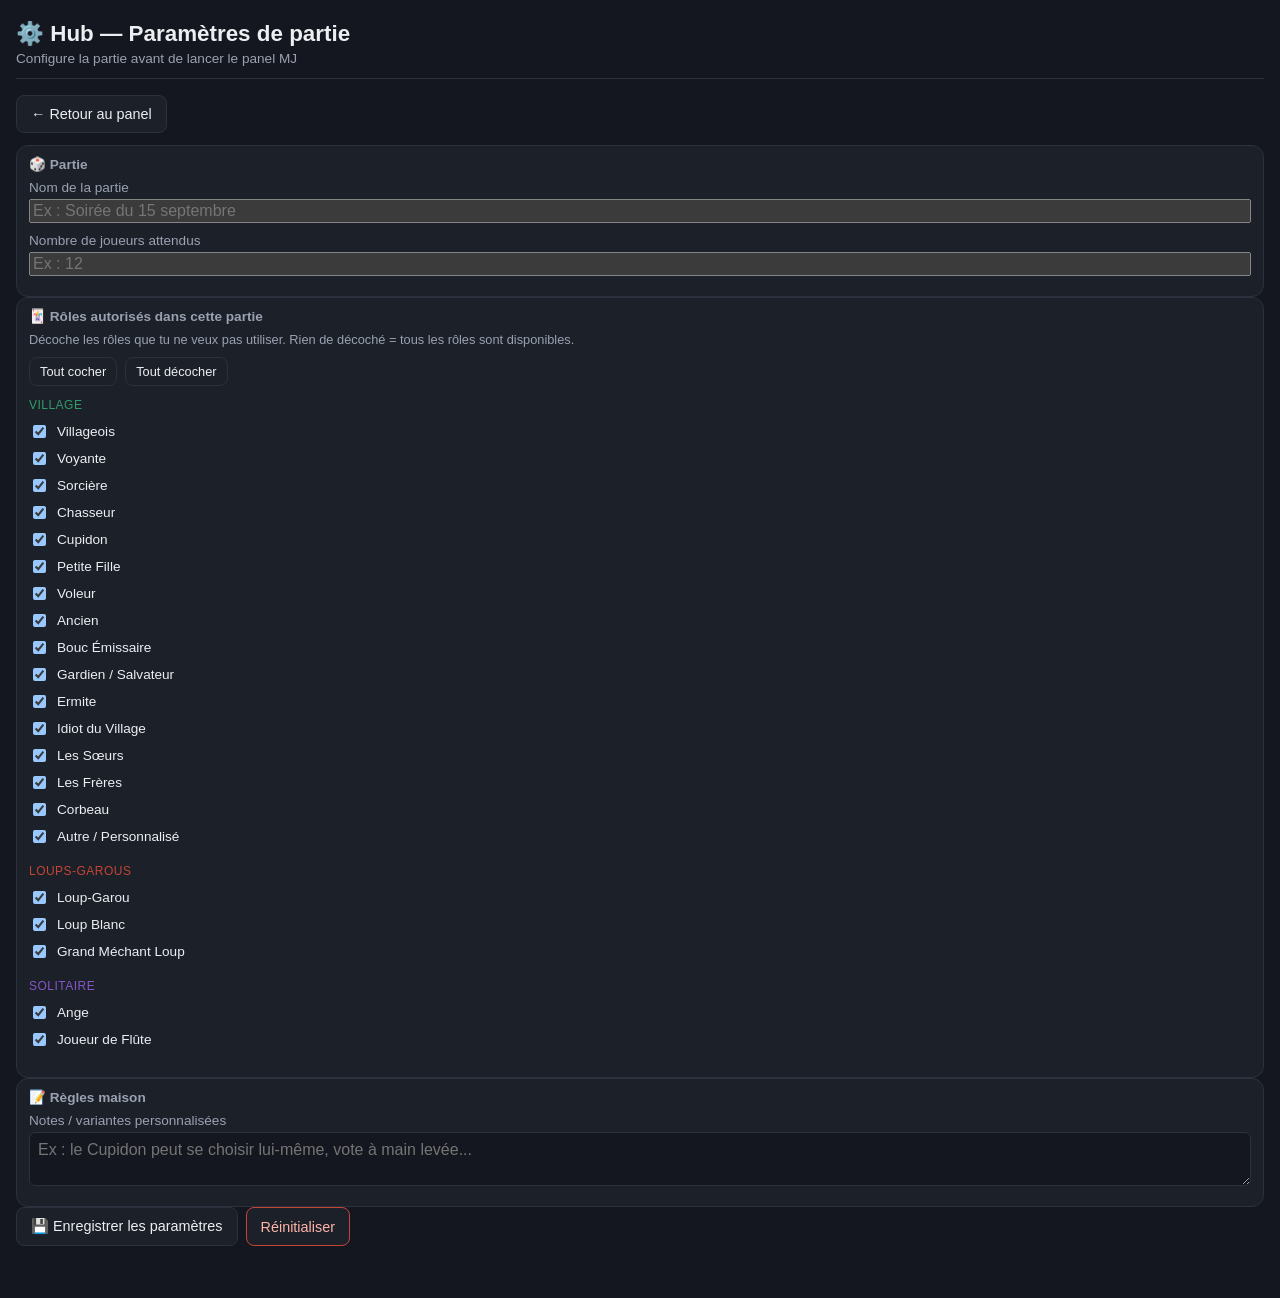
==== hub.html @ 7fd347a6 "Ajoute les bases du Hub de paramètres de partie Nouvelle page hub.html permettant au MJ de configure" ====
<!DOCTYPE html>
<html lang="fr">
<head>
  <meta charset="UTF-8">
  <meta name="viewport" content="width=device-width, initial-scale=1.0, maximum-scale=1">
  <title>Hub — Paramètres de partie</title>
  <link rel="stylesheet" href="style.css">
</head>
<body>
  <header>
    <h1>⚙️ Hub — Paramètres de partie</h1>
    <p>Configure la partie avant de lancer le panel MJ</p>
  </header>

  <div class="top-actions">
    <a href="index.html" class="btn">← Retour au panel</a>
  </div>

  <div class="panel">
    <h3>🎲 Partie</h3>
    <label class="field">
      Nom de la partie
      <input id="game-name" type="text" placeholder="Ex : Soirée du 15 septembre">
    </label>
    <label class="field">
      Nombre de joueurs attendus
      <input id="expected-players" type="number" min="1" max="40" placeholder="Ex : 12">
    </label>
  </div>

  <div class="panel">
    <h3>🃏 Rôles autorisés dans cette partie</h3>
    <p class="hint">Décoche les rôles que tu ne veux pas utiliser. Rien de décoché = tous les rôles sont disponibles.</p>
    <div class="top-actions">
      <button type="button" id="select-all-roles" class="btn small">Tout cocher</button>
      <button type="button" id="select-none-roles" class="btn small ghost">Tout décocher</button>
    </div>
    <div id="roles-checklist"></div>
  </div>

  <div class="panel">
    <h3>📝 Règles maison</h3>
    <label class="field">
      Notes / variantes personnalisées
      <textarea id="house-rules" placeholder="Ex : le Cupidon peut se choisir lui-même, vote à main levée..."></textarea>
    </label>
  </div>

  <div class="top-actions">
    <button id="save-settings" class="btn">💾 Enregistrer les paramètres</button>
    <button id="reset-settings" class="btn danger">Réinitialiser</button>
  </div>
  <p id="save-confirm" class="hint" hidden>Paramètres enregistrés.</p>

  <script src="roles.js"></script>
  <script src="settings.js"></script>
  <script src="hub.js"></script>
</body>
</html>
---- style.css ----
:root {
  color-scheme: dark;
  --bg: #14171f;
  --bg-elevated: #1c2029;
  --border: #2c313d;
  --text: #eceef2;
  --text-muted: #9aa1b1;
  --accent: #d9a441;
  --danger: #c44536;
  --radius: 12px;
}

* { box-sizing: border-box; }

body {
  margin: 0;
  padding: 0 16px 40px;
  background: var(--bg);
  color: var(--text);
  font-family: -apple-system, BlinkMacSystemFont, "Segoe UI", Roboto, sans-serif;
}

header {
  padding: 20px 0 12px;
  position: sticky;
  top: 0;
  background: var(--bg);
  z-index: 5;
  border-bottom: 1px solid var(--border);
  margin-bottom: 16px;
}

header h1 {
  margin: 0 0 4px;
  font-size: 1.4rem;
}

header p {
  margin: 0;
  color: var(--text-muted);
  font-size: 0.85rem;
}

.btn {
  border: 1px solid var(--border);
  background: var(--bg-elevated);
  color: var(--text);
  padding: 10px 14px;
  border-radius: 8px;
  font-size: 0.9rem;
  cursor: pointer;
}

.btn.small { padding: 6px 10px; font-size: 0.8rem; }
.btn.danger { border-color: var(--danger); color: #ffb4a8; }
.btn.ghost { background: transparent; }
.btn:active { transform: scale(0.97); }

a.btn {
  display: inline-flex;
  align-items: center;
  text-decoration: none;
}

.top-actions {
  display: flex;
  gap: 8px;
  margin-bottom: 12px;
}

#add-player-form {
  display: flex;
  gap: 8px;
  margin-bottom: 16px;
}

#add-player-form input {
  flex: 1;
  padding: 10px 12px;
  border-radius: 8px;
  border: 1px solid var(--border);
  background: var(--bg-elevated);
  color: var(--text);
  font-size: 1rem;
}

.summary {
  background: var(--bg-elevated);
  border: 1px solid var(--border);
  border-radius: var(--radius);
  padding: 12px;
  margin-bottom: 12px;
}

.summary-row {
  display: flex;
  gap: 12px;
  justify-content: space-around;
  text-align: center;
}

.summary-row.teams { margin-top: 10px; padding-top: 10px; border-top: 1px dashed var(--border); }

.stat { display: flex; flex-direction: column; }
.stat-num { font-size: 1.4rem; font-weight: 700; }
.summary-row.teams .stat-num { color: var(--team-color, var(--text)); }
.stat span:last-child { font-size: 0.75rem; color: var(--text-muted); }

.dead-list {
  margin-top: 10px;
  font-size: 0.8rem;
  color: var(--text-muted);
}

#side-panels {
  display: grid;
  grid-template-columns: 1fr 1fr;
  gap: 10px;
  margin-bottom: 16px;
}

.panel {
  background: var(--bg-elevated);
  border: 1px solid var(--border);
  border-radius: var(--radius);
  padding: 10px 12px;
  grid-column: span 1;
}

.panel h3 {
  margin: 0 0 8px;
  font-size: 0.85rem;
  color: var(--text-muted);
}

.panel .row { display: flex; gap: 6px; }
.panel select {
  flex: 1;
  width: 100%;
  padding: 8px;
  border-radius: 6px;
  border: 1px solid var(--border);
  background: var(--bg);
  color: var(--text);
}

.night-counter {
  align-items: center;
  justify-content: center;
  gap: 14px;
}
.night-value { font-size: 1.2rem; font-weight: 700; min-width: 20px; text-align: center; }

.card {
  background: var(--bg-elevated);
  border: 1px solid var(--border);
  border-left: 4px solid var(--team-color, var(--border));
  border-radius: var(--radius);
  padding: 12px;
  margin-bottom: 12px;
}

.card.dead { opacity: 0.55; }

.card-head {
  display: flex;
  justify-content: space-between;
  align-items: center;
  gap: 8px;
  flex-wrap: wrap;
}

.card-title {
  display: flex;
  align-items: center;
  gap: 6px;
  font-weight: 600;
  font-size: 1.05rem;
}

.tag-dead {
  font-size: 0.65rem;
  background: var(--danger);
  color: white;
  padding: 2px 6px;
  border-radius: 4px;
}

.card-actions { display: flex; gap: 6px; }

.card-body { margin-top: 10px; display: flex; flex-direction: column; gap: 10px; }

.role-select, .notes {
  display: flex;
  flex-direction: column;
  gap: 4px;
  font-size: 0.8rem;
  color: var(--text-muted);
}

select, textarea {
  font-family: inherit;
  padding: 8px;
  border-radius: 6px;
  border: 1px solid var(--border);
  background: var(--bg);
  color: var(--text);
  font-size: 0.9rem;
}

textarea { resize: vertical; min-height: 40px; }

.role-desc {
  font-size: 0.8rem;
  color: var(--text-muted);
  line-height: 1.4;
}

.badge {
  display: inline-block;
  background: var(--badge-color, #555);
  color: white;
  font-size: 0.65rem;
  padding: 2px 6px;
  border-radius: 4px;
  margin-right: 6px;
  vertical-align: middle;
}

.tracker { font-size: 0.85rem; }
.tracker.toggle { display: flex; align-items: center; gap: 8px; }
.tracker.info { color: var(--accent); font-style: italic; }
.tracker-history { font-size: 0.7rem; color: var(--text-muted); margin-top: 2px; }
.tracker-label { color: var(--text-muted); margin-bottom: 4px; }

.chips { display: flex; flex-wrap: wrap; gap: 6px; }
.chip {
  border: 1px solid var(--border);
  background: var(--bg);
  color: var(--text-muted);
  padding: 5px 10px;
  border-radius: 999px;
  font-size: 0.75rem;
  cursor: pointer;
}
.chip.active {
  background: var(--accent);
  color: #1c1400;
  border-color: var(--accent);
  font-weight: 600;
}

.empty {
  color: var(--text-muted);
  text-align: center;
  padding: 30px 0;
}

.field {
  display: flex;
  flex-direction: column;
  gap: 4px;
  font-size: 0.85rem;
  color: var(--text-muted);
  margin-bottom: 10px;
}

.field input,
.field textarea {
  color: var(--text);
  font-size: 1rem;
}

.hint {
  font-size: 0.8rem;
  color: var(--text-muted);
  margin: 4px 0 10px;
}

#save-confirm {
  color: var(--accent);
}

.role-group {
  margin-bottom: 14px;
}

.role-group-title {
  font-size: 0.75rem;
  text-transform: uppercase;
  letter-spacing: 0.04em;
  color: var(--team-color, var(--text-muted));
  margin-bottom: 6px;
}

.role-check {
  padding: 4px 0;
}

@media (max-width: 480px) {
  #side-panels { grid-template-columns: 1fr; }
}
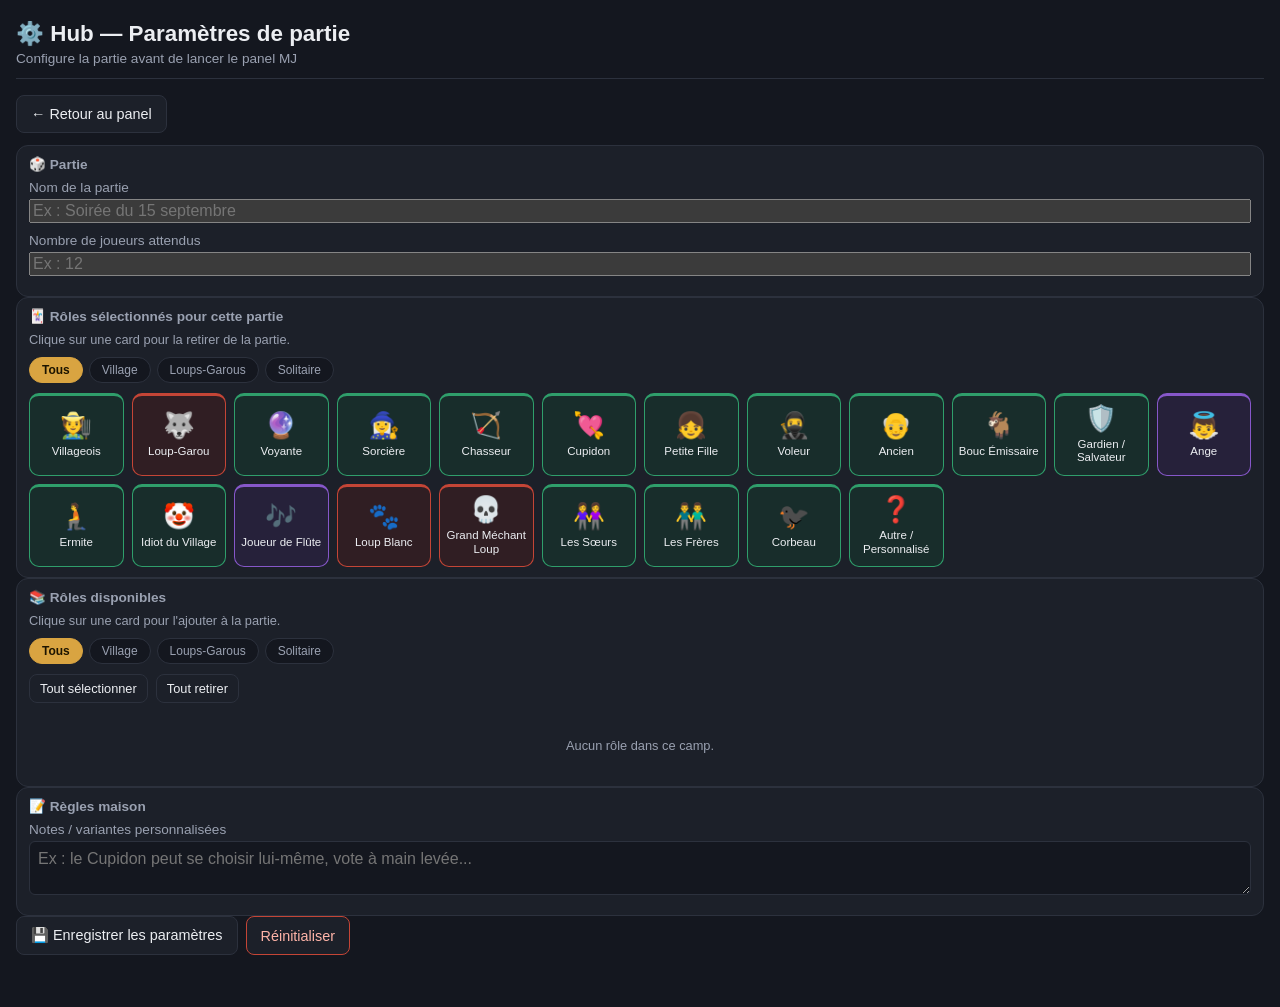
==== commit 1cb1a855: "Remplace le choix des rôles du Hub par des cards à sélectionner Les rôles sont maintenant deux grill" ====
--- a/hub.html
+++ b/hub.html
@@ -29,13 +29,21 @@
   </div>
 
   <div class="panel">
-    <h3>🃏 Rôles autorisés dans cette partie</h3>
-    <p class="hint">Décoche les rôles que tu ne veux pas utiliser. Rien de décoché = tous les rôles sont disponibles.</p>
+    <h3>🃏 Rôles sélectionnés pour cette partie</h3>
+    <p class="hint">Clique sur une card pour la retirer de la partie.</p>
+    <div class="filter-tabs" id="selected-filter" data-target="selected"></div>
+    <div id="roles-selected" class="role-grid"></div>
+  </div>
+
+  <div class="panel">
+    <h3>📚 Rôles disponibles</h3>
+    <p class="hint">Clique sur une card pour l'ajouter à la partie.</p>
+    <div class="filter-tabs" id="available-filter" data-target="available"></div>
     <div class="top-actions">
-      <button type="button" id="select-all-roles" class="btn small">Tout cocher</button>
-      <button type="button" id="select-none-roles" class="btn small ghost">Tout décocher</button>
+      <button type="button" id="select-all-roles" class="btn small">Tout sélectionner</button>
+      <button type="button" id="select-none-roles" class="btn small ghost">Tout retirer</button>
     </div>
-    <div id="roles-checklist"></div>
+    <div id="roles-available" class="role-grid"></div>
   </div>
 
   <div class="panel">
--- a/style.css
+++ b/style.css
@@ -281,20 +281,75 @@
   color: var(--accent);
 }
 
-.role-group {
-  margin-bottom: 14px;
-}
-
-.role-group-title {
+.filter-tabs {
+  display: flex;
+  flex-wrap: wrap;
+  gap: 6px;
+  margin-bottom: 10px;
+}
+
+.filter-tab {
+  border: 1px solid var(--border);
+  background: var(--bg);
+  color: var(--text-muted);
+  padding: 5px 12px;
+  border-radius: 999px;
   font-size: 0.75rem;
-  text-transform: uppercase;
-  letter-spacing: 0.04em;
-  color: var(--team-color, var(--text-muted));
-  margin-bottom: 6px;
-}
-
-.role-check {
-  padding: 4px 0;
+  cursor: pointer;
+}
+
+.filter-tab.active {
+  background: var(--accent);
+  color: #1c1400;
+  border-color: var(--accent);
+  font-weight: 600;
+}
+
+.role-grid {
+  display: grid;
+  grid-template-columns: repeat(auto-fill, minmax(88px, 1fr));
+  gap: 8px;
+}
+
+.role-card {
+  display: flex;
+  flex-direction: column;
+  align-items: center;
+  justify-content: center;
+  gap: 6px;
+  background: var(--bg);
+  border: 1px solid var(--border);
+  border-top: 3px solid var(--team-color, var(--border));
+  border-radius: 10px;
+  padding: 10px 6px;
+  cursor: pointer;
+  color: var(--text);
+  font-family: inherit;
+  text-align: center;
+  transition: transform 0.1s ease, border-color 0.15s ease;
+}
+
+.role-card:active { transform: scale(0.96); }
+
+.role-card.selected {
+  border-color: var(--team-color, var(--accent));
+  background: color-mix(in srgb, var(--team-color, var(--accent)) 16%, var(--bg));
+}
+
+.role-card-art {
+  font-size: 1.6rem;
+  line-height: 1;
+}
+
+.role-card-name {
+  font-size: 0.72rem;
+  line-height: 1.2;
+}
+
+.empty.small {
+  grid-column: 1 / -1;
+  padding: 10px 0;
+  font-size: 0.8rem;
 }
 
 @media (max-width: 480px) {
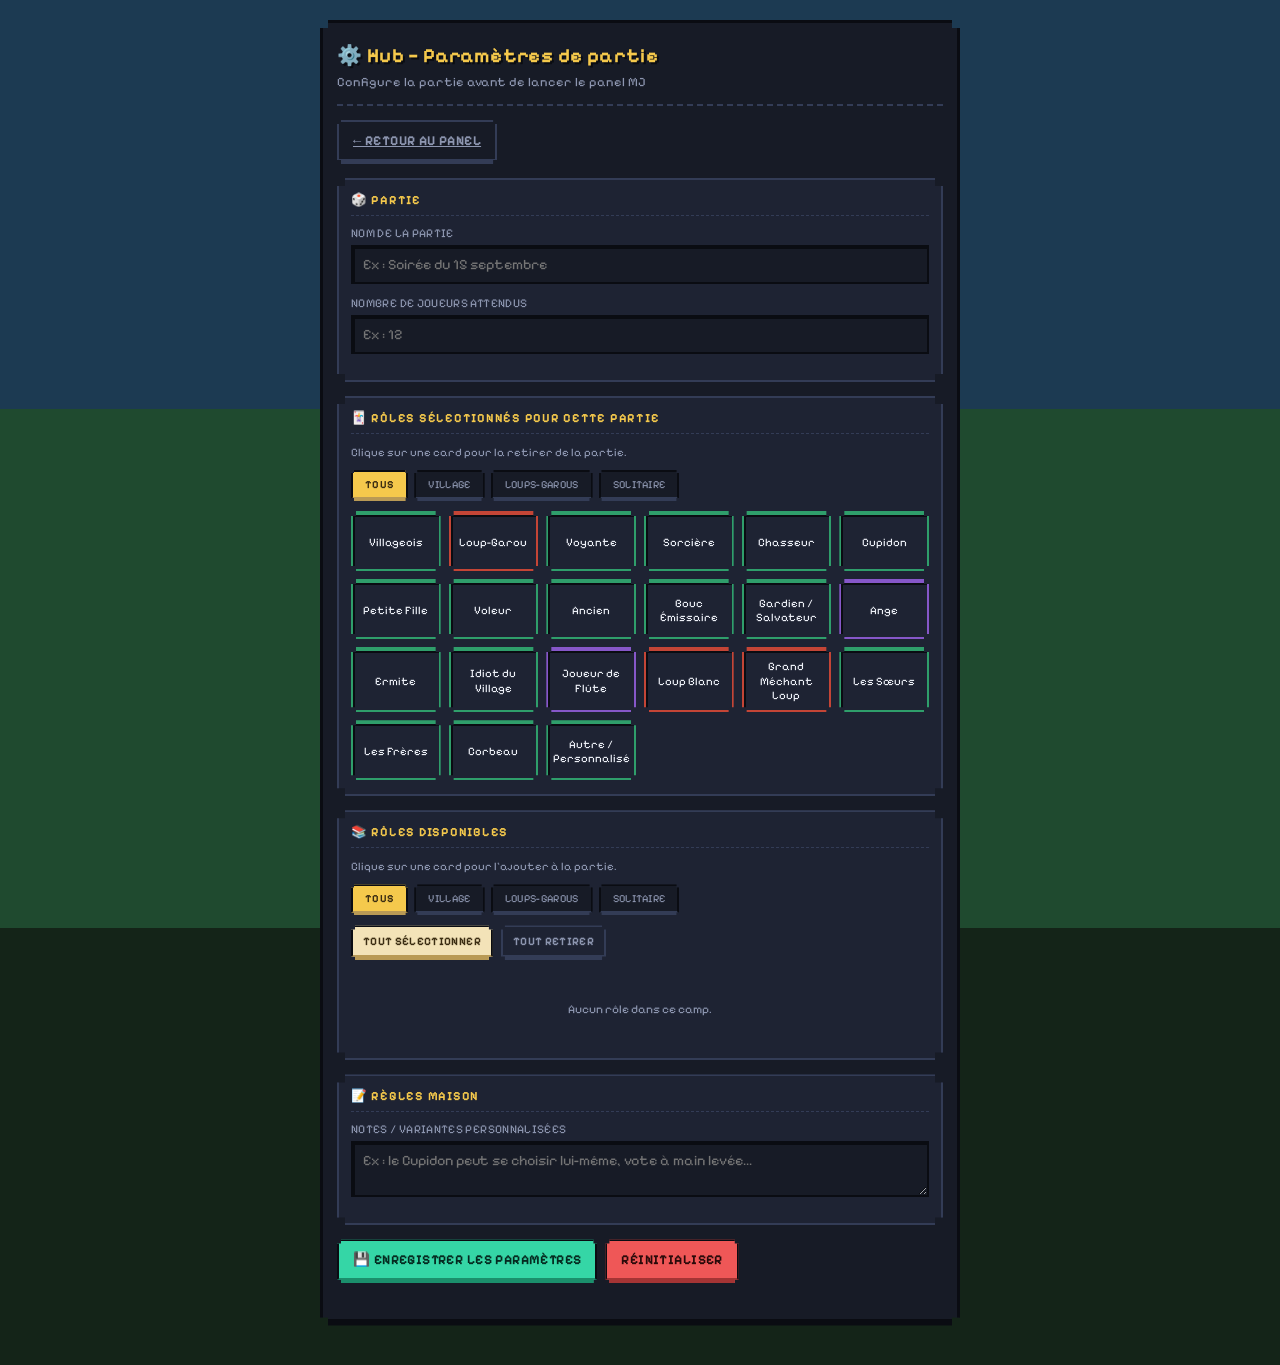
==== commit 1042cf30: "Applique une direction artistique pixel-art au Hub Le Hub est encadré dans une fenêtre flottante (.g" ====
--- a/hub.html
+++ b/hub.html
@@ -4,61 +4,66 @@
   <meta charset="UTF-8">
   <meta name="viewport" content="width=device-width, initial-scale=1.0, maximum-scale=1">
   <title>Hub — Paramètres de partie</title>
-  <link rel="stylesheet" href="style.css">
+  <link rel="preconnect" href="https://fonts.googleapis.com">
+  <link rel="preconnect" href="https://fonts.gstatic.com" crossorigin>
+  <link href="https://fonts.googleapis.com/css2?family=Pixelify+Sans:wght@400..700&display=swap" rel="stylesheet">
+  <link rel="stylesheet" href="hub.css">
 </head>
 <body>
-  <header>
-    <h1>⚙️ Hub — Paramètres de partie</h1>
-    <p>Configure la partie avant de lancer le panel MJ</p>
-  </header>
+  <div class="game-frame">
+    <header>
+      <h1>⚙️ Hub — Paramètres de partie</h1>
+      <p>Configure la partie avant de lancer le panel MJ</p>
+    </header>
 
-  <div class="top-actions">
-    <a href="index.html" class="btn">← Retour au panel</a>
+    <div class="top-actions">
+      <a href="index.html" class="btn ghost">← Retour au panel</a>
+    </div>
+
+    <div class="panel">
+      <h3>🎲 Partie</h3>
+      <label class="field">
+        Nom de la partie
+        <input id="game-name" type="text" placeholder="Ex : Soirée du 15 septembre">
+      </label>
+      <label class="field">
+        Nombre de joueurs attendus
+        <input id="expected-players" type="number" min="1" max="40" placeholder="Ex : 12">
+      </label>
+    </div>
+
+    <div class="panel">
+      <h3>🃏 Rôles sélectionnés pour cette partie</h3>
+      <p class="hint">Clique sur une card pour la retirer de la partie.</p>
+      <div class="filter-tabs" id="selected-filter" data-target="selected"></div>
+      <div id="roles-selected" class="role-grid"></div>
+    </div>
+
+    <div class="panel">
+      <h3>📚 Rôles disponibles</h3>
+      <p class="hint">Clique sur une card pour l'ajouter à la partie.</p>
+      <div class="filter-tabs" id="available-filter" data-target="available"></div>
+      <div class="top-actions">
+        <button type="button" id="select-all-roles" class="btn small">Tout sélectionner</button>
+        <button type="button" id="select-none-roles" class="btn small ghost">Tout retirer</button>
+      </div>
+      <div id="roles-available" class="role-grid"></div>
+    </div>
+
+    <div class="panel">
+      <h3>📝 Règles maison</h3>
+      <label class="field">
+        Notes / variantes personnalisées
+        <textarea id="house-rules" placeholder="Ex : le Cupidon peut se choisir lui-même, vote à main levée..."></textarea>
+      </label>
+    </div>
+
+    <div class="top-actions">
+      <button id="save-settings" class="btn primary">💾 Enregistrer les paramètres</button>
+      <button id="reset-settings" class="btn danger">Réinitialiser</button>
+    </div>
+    <p id="save-confirm" class="hint" hidden>Paramètres enregistrés.</p>
   </div>
-
-  <div class="panel">
-    <h3>🎲 Partie</h3>
-    <label class="field">
-      Nom de la partie
-      <input id="game-name" type="text" placeholder="Ex : Soirée du 15 septembre">
-    </label>
-    <label class="field">
-      Nombre de joueurs attendus
-      <input id="expected-players" type="number" min="1" max="40" placeholder="Ex : 12">
-    </label>
-  </div>
-
-  <div class="panel">
-    <h3>🃏 Rôles sélectionnés pour cette partie</h3>
-    <p class="hint">Clique sur une card pour la retirer de la partie.</p>
-    <div class="filter-tabs" id="selected-filter" data-target="selected"></div>
-    <div id="roles-selected" class="role-grid"></div>
-  </div>
-
-  <div class="panel">
-    <h3>📚 Rôles disponibles</h3>
-    <p class="hint">Clique sur une card pour l'ajouter à la partie.</p>
-    <div class="filter-tabs" id="available-filter" data-target="available"></div>
-    <div class="top-actions">
-      <button type="button" id="select-all-roles" class="btn small">Tout sélectionner</button>
-      <button type="button" id="select-none-roles" class="btn small ghost">Tout retirer</button>
-    </div>
-    <div id="roles-available" class="role-grid"></div>
-  </div>
-
-  <div class="panel">
-    <h3>📝 Règles maison</h3>
-    <label class="field">
-      Notes / variantes personnalisées
-      <textarea id="house-rules" placeholder="Ex : le Cupidon peut se choisir lui-même, vote à main levée..."></textarea>
-    </label>
-  </div>
-
-  <div class="top-actions">
-    <button id="save-settings" class="btn">💾 Enregistrer les paramètres</button>
-    <button id="reset-settings" class="btn danger">Réinitialiser</button>
-  </div>
-  <p id="save-confirm" class="hint" hidden>Paramètres enregistrés.</p>
 
   <script src="roles.js"></script>
   <script src="settings.js"></script>
--- a/hub.css
+++ b/hub.css
@@ -0,0 +1,320 @@
+/* Direction artistique du Hub : fenêtre pixel-art posée sur un monde,
+   façon panel de gestion de groupe en jeu de gestion pixel art.
+   Ce fichier est chargé uniquement par hub.html : il ne touche pas
+   au panel MJ principal (index.html). */
+
+:root {
+  --world-sky: #1c3a52;
+  --world-grass: #1f4a2f;
+  --world-ground: #142418;
+
+  --panel-bg: #171b26;
+  --panel-bg-alt: #1e2333;
+  --panel-border: #0a0c12;
+  --panel-edge: #333c56;
+
+  --text: #eef1f8;
+  --text-muted: #8d96b0;
+
+  --cream: #f3e3b8;
+  --cream-dark: #b99a55;
+  --cream-text: #3b2d12;
+
+  --teal: #35d6a6;
+  --teal-dark: #1b8f6c;
+
+  --red: #ef5757;
+  --red-dark: #a53434;
+
+  --gold: #f5c94c;
+
+  --pc: 8px;
+}
+
+* { box-sizing: border-box; }
+
+body {
+  margin: 0;
+  min-height: 100vh;
+  padding: 20px 12px 40px;
+  /* Bandes franches plutôt qu'un dégradé lissé : un ciel pixel-art
+     s'assume par paliers de couleur, pas par un blend continu. */
+  background:
+    linear-gradient(
+      180deg,
+      var(--world-sky) 0%, var(--world-sky) 30%,
+      var(--world-grass) 30%, var(--world-grass) 68%,
+      var(--world-ground) 68%, var(--world-ground) 100%
+    );
+  color: var(--text);
+  font-family: 'Pixelify Sans', ui-monospace, 'Courier New', monospace;
+}
+
+/* ---------- Fenêtre flottante ---------- */
+
+.game-frame {
+  max-width: 640px;
+  margin: 0 auto;
+  background: var(--panel-bg);
+  border: 3px solid var(--panel-border);
+  border-bottom-width: 6px;
+  padding: 16px 14px 22px;
+  clip-path: polygon(
+    0 var(--pc), var(--pc) var(--pc), var(--pc) 0,
+    calc(100% - var(--pc)) 0, calc(100% - var(--pc)) var(--pc), 100% var(--pc),
+    100% calc(100% - var(--pc)), calc(100% - var(--pc)) calc(100% - var(--pc)), calc(100% - var(--pc)) 100%,
+    var(--pc) 100%, var(--pc) calc(100% - var(--pc)), 0 calc(100% - var(--pc))
+  );
+  /* Ombre dure et plate (sans flou) : convention pixel-art, pas de glow. */
+  box-shadow: 8px 8px 0 var(--panel-border);
+}
+
+header {
+  position: static;
+  background: transparent;
+  border-bottom: 2px dashed var(--panel-edge);
+  padding: 4px 0 14px;
+  margin-bottom: 14px;
+}
+
+header h1 {
+  margin: 0 0 6px;
+  font-size: 1.25rem;
+  color: var(--gold);
+  letter-spacing: 0.02em;
+  /* Contour dur (pas de text-shadow flou) pour un rendu pixel net. */
+  text-shadow: 2px 2px 0 var(--panel-border);
+}
+
+header p {
+  margin: 0;
+  color: var(--text-muted);
+  font-size: 0.8rem;
+}
+
+/* ---------- Boutons pixel 3D ---------- */
+
+.btn {
+  font-family: inherit;
+  border: 2px solid var(--panel-border);
+  border-bottom-width: 5px;
+  border-bottom-color: var(--cream-dark);
+  background: var(--cream);
+  color: var(--cream-text);
+  padding: 10px 14px;
+  border-radius: 0;
+  font-size: 0.85rem;
+  font-weight: 700;
+  text-transform: uppercase;
+  letter-spacing: 0.03em;
+  cursor: pointer;
+  --pc: 4px;
+  clip-path: polygon(
+    0 var(--pc), var(--pc) var(--pc), var(--pc) 0,
+    calc(100% - var(--pc)) 0, calc(100% - var(--pc)) var(--pc), 100% var(--pc),
+    100% calc(100% - var(--pc)), calc(100% - var(--pc)) calc(100% - var(--pc)), calc(100% - var(--pc)) 100%,
+    var(--pc) 100%, var(--pc) calc(100% - var(--pc)), 0 calc(100% - var(--pc))
+  );
+  transition: transform 0.05s ease, border-bottom-width 0.05s ease;
+}
+
+.btn.small { padding: 7px 10px; font-size: 0.72rem; }
+
+.btn.primary {
+  background: var(--teal);
+  color: #052a20;
+  border-bottom-color: var(--teal-dark);
+}
+
+.btn.danger {
+  background: var(--red);
+  color: #2a0a0a;
+  border-bottom-color: var(--red-dark);
+}
+
+.btn.ghost {
+  background: transparent;
+  color: var(--text-muted);
+  border-color: var(--panel-edge);
+  border-bottom-color: var(--panel-edge);
+}
+
+.btn:active {
+  transform: translateY(3px);
+  border-bottom-width: 2px;
+}
+
+.top-actions {
+  display: flex;
+  flex-wrap: wrap;
+  gap: 8px;
+  margin-bottom: 14px;
+}
+
+/* ---------- Panels ---------- */
+
+.panel {
+  background: var(--panel-bg-alt);
+  border: 2px solid var(--panel-edge);
+  border-radius: 0;
+  padding: 12px 12px 14px;
+  margin-bottom: 14px;
+  --pc: 8px;
+  clip-path: polygon(
+    0 var(--pc), var(--pc) var(--pc), var(--pc) 0,
+    calc(100% - var(--pc)) 0, calc(100% - var(--pc)) var(--pc), 100% var(--pc),
+    100% calc(100% - var(--pc)), calc(100% - var(--pc)) calc(100% - var(--pc)), calc(100% - var(--pc)) 100%,
+    var(--pc) 100%, var(--pc) calc(100% - var(--pc)), 0 calc(100% - var(--pc))
+  );
+}
+
+.panel h3 {
+  margin: 0 0 10px;
+  padding-bottom: 8px;
+  font-size: 0.78rem;
+  color: var(--gold);
+  text-transform: uppercase;
+  letter-spacing: 0.06em;
+  border-bottom: 1px dashed var(--panel-edge);
+}
+
+.field {
+  display: flex;
+  flex-direction: column;
+  gap: 5px;
+  font-size: 0.75rem;
+  color: var(--text-muted);
+  text-transform: uppercase;
+  letter-spacing: 0.03em;
+  margin-bottom: 12px;
+}
+
+.field input,
+.field textarea,
+select,
+textarea {
+  font-family: inherit;
+  color: var(--text);
+  font-size: 0.9rem;
+  text-transform: none;
+  letter-spacing: normal;
+  padding: 9px 10px;
+  border-radius: 0;
+  border: 2px solid var(--panel-border);
+  background: var(--panel-bg);
+  /* Inset dur : simule un renfoncement plutôt qu'un halo. */
+  box-shadow: inset 2px 2px 0 var(--panel-border);
+}
+
+.field input:focus,
+.field textarea:focus {
+  outline: none;
+  border-color: var(--teal);
+}
+
+textarea { resize: vertical; min-height: 44px; }
+
+.hint {
+  font-size: 0.72rem;
+  color: var(--text-muted);
+  margin: 2px 0 10px;
+  line-height: 1.4;
+}
+
+#save-confirm {
+  color: var(--teal);
+  font-weight: 600;
+}
+
+/* ---------- Onglets de filtre ---------- */
+
+.filter-tabs {
+  display: flex;
+  flex-wrap: wrap;
+  gap: 6px;
+  margin-bottom: 10px;
+}
+
+.filter-tab {
+  font-family: inherit;
+  border: 2px solid var(--panel-border);
+  border-bottom-width: 4px;
+  border-bottom-color: var(--panel-edge);
+  background: var(--panel-bg);
+  color: var(--text-muted);
+  padding: 6px 12px;
+  border-radius: 0;
+  font-size: 0.68rem;
+  text-transform: uppercase;
+  letter-spacing: 0.03em;
+  cursor: pointer;
+  --pc: 3px;
+  clip-path: polygon(
+    0 var(--pc), var(--pc) var(--pc), var(--pc) 0,
+    calc(100% - var(--pc)) 0, calc(100% - var(--pc)) var(--pc), 100% var(--pc),
+    100% calc(100% - var(--pc)), calc(100% - var(--pc)) calc(100% - var(--pc)), calc(100% - var(--pc)) 100%,
+    var(--pc) 100%, var(--pc) calc(100% - var(--pc)), 0 calc(100% - var(--pc))
+  );
+}
+
+.filter-tab.active {
+  background: var(--gold);
+  color: var(--cream-text);
+  border-bottom-color: var(--cream-dark);
+  font-weight: 700;
+}
+
+/* ---------- Cards de rôles (slots d'inventaire) ---------- */
+
+.role-grid {
+  display: grid;
+  grid-template-columns: repeat(auto-fill, minmax(88px, 1fr));
+  gap: 8px;
+}
+
+.role-card {
+  display: flex;
+  align-items: center;
+  justify-content: center;
+  min-height: 60px;
+  background: var(--panel-bg);
+  border: 2px solid var(--panel-edge);
+  border-top: 4px solid var(--team-color, var(--panel-edge));
+  border-radius: 0;
+  padding: 8px 6px;
+  cursor: pointer;
+  color: var(--text);
+  font-family: inherit;
+  text-align: center;
+  box-shadow: inset 2px 2px 0 var(--panel-border);
+  transition: transform 0.05s ease, border-color 0.1s ease;
+  --pc: 5px;
+  clip-path: polygon(
+    0 var(--pc), var(--pc) var(--pc), var(--pc) 0,
+    calc(100% - var(--pc)) 0, calc(100% - var(--pc)) var(--pc), 100% var(--pc),
+    100% calc(100% - var(--pc)), calc(100% - var(--pc)) calc(100% - var(--pc)), calc(100% - var(--pc)) 100%,
+    var(--pc) 100%, var(--pc) calc(100% - var(--pc)), 0 calc(100% - var(--pc))
+  );
+}
+
+.role-card:active { transform: scale(0.95); }
+
+.role-card.selected {
+  border-color: var(--team-color, var(--gold));
+  background: var(--panel-bg-alt);
+}
+
+.role-card-name {
+  font-size: 0.72rem;
+  line-height: 1.25;
+}
+
+.empty,
+.empty.small {
+  color: var(--text-muted);
+  text-align: center;
+  padding: 16px 0;
+  font-size: 0.75rem;
+}
+
+.empty.small { grid-column: 1 / -1; }
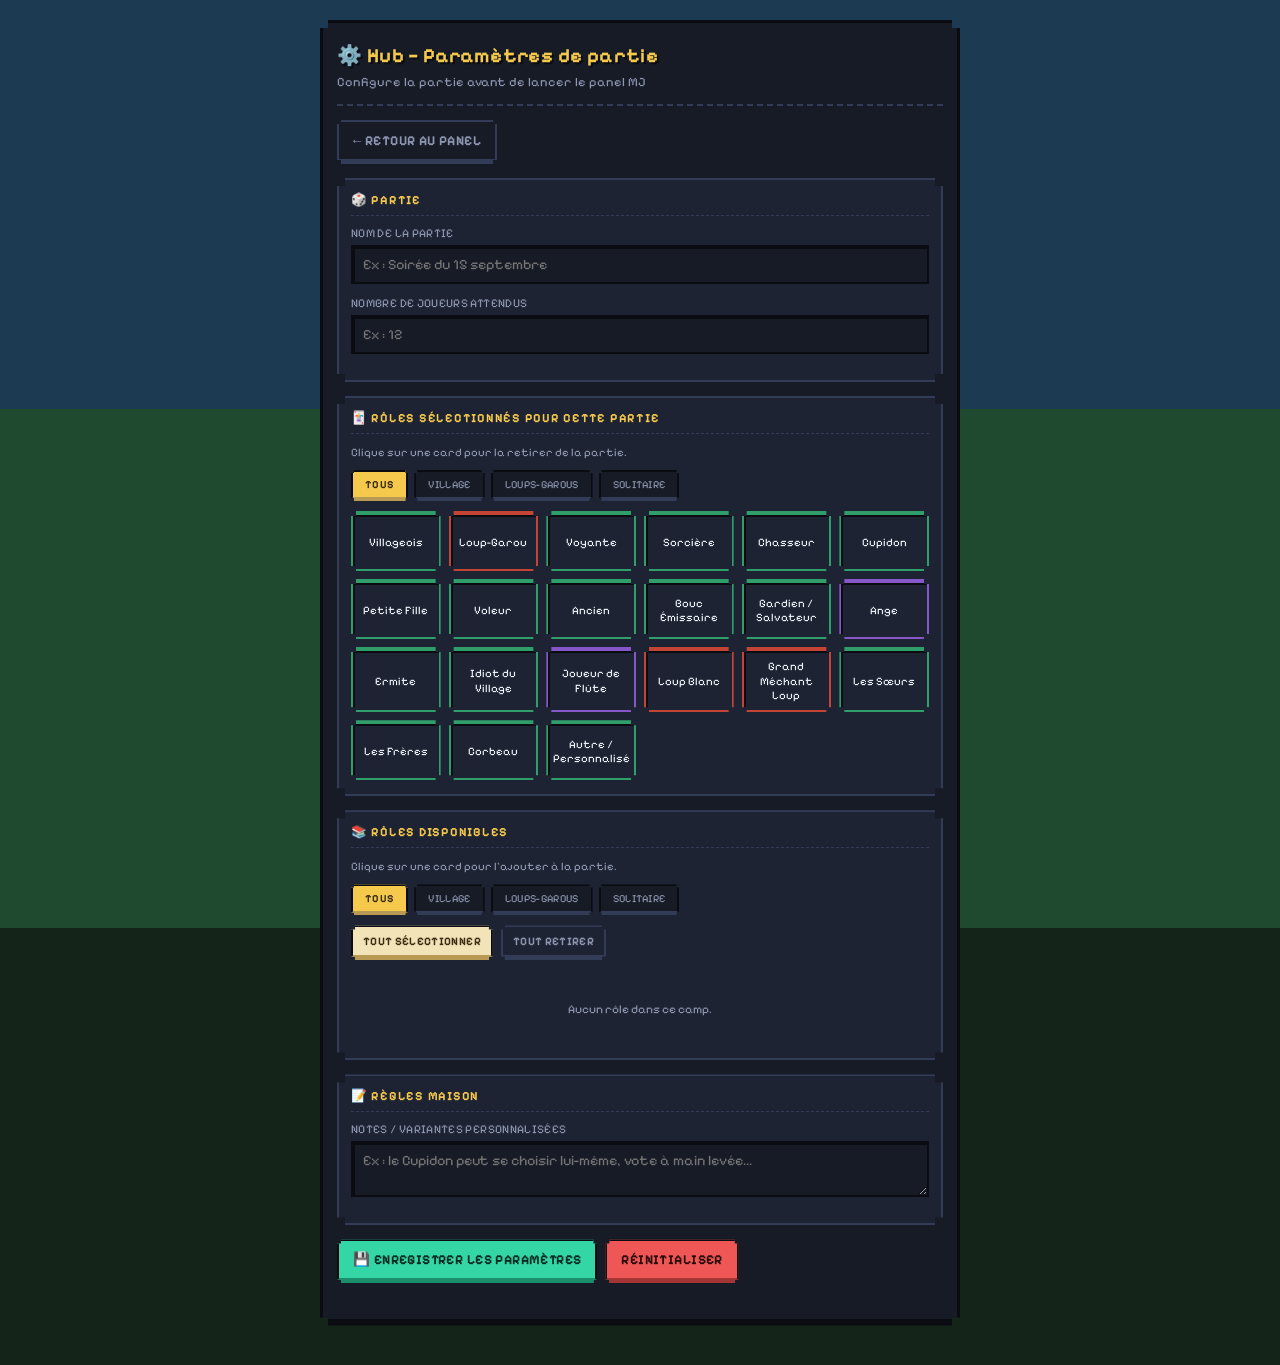
==== commit fdc6c3e3: "Renforce les hover/clic et valide le nombre de joueurs attendus Hover et clic plus appuyés sur tous " ====
--- a/hub.html
+++ b/hub.html
@@ -28,7 +28,8 @@
       </label>
       <label class="field">
         Nombre de joueurs attendus
-        <input id="expected-players" type="number" min="1" max="40" placeholder="Ex : 12">
+        <input id="expected-players" type="number" min="1" max="40" step="1" placeholder="Ex : 12">
+        <span id="expected-players-error" class="field-error" hidden>Entre 1 et 40 joueurs, sans décimale.</span>
       </label>
     </div>
 
--- a/hub.css
+++ b/hub.css
@@ -32,6 +32,8 @@
 }
 
 * { box-sizing: border-box; }
+
+a { color: inherit; text-decoration: none; }
 
 body {
   margin: 0;
@@ -115,7 +117,7 @@
     100% calc(100% - var(--pc)), calc(100% - var(--pc)) calc(100% - var(--pc)), calc(100% - var(--pc)) 100%,
     var(--pc) 100%, var(--pc) calc(100% - var(--pc)), 0 calc(100% - var(--pc))
   );
-  transition: transform 0.05s ease, border-bottom-width 0.05s ease;
+  transition: transform 0.08s ease, border-bottom-width 0.08s ease, filter 0.08s ease, background 0.08s ease, color 0.08s ease;
 }
 
 .btn.small { padding: 7px 10px; font-size: 0.72rem; }
@@ -139,9 +141,28 @@
   border-bottom-color: var(--panel-edge);
 }
 
+.btn:hover {
+  filter: brightness(1.25) saturate(1.15);
+  border-bottom-width: 7px;
+  transform: translateY(-3px);
+}
+
+.btn.ghost:hover {
+  background: var(--panel-edge);
+  color: var(--text);
+  filter: none;
+}
+
 .btn:active {
-  transform: translateY(3px);
+  filter: brightness(0.85);
+  transform: translateY(4px);
   border-bottom-width: 2px;
+}
+
+a.btn {
+  display: inline-flex;
+  align-items: center;
+  text-decoration: none;
 }
 
 .top-actions {
@@ -204,15 +225,40 @@
   background: var(--panel-bg);
   /* Inset dur : simule un renfoncement plutôt qu'un halo. */
   box-shadow: inset 2px 2px 0 var(--panel-border);
+  transition: border-color 0.08s ease, background 0.08s ease;
+}
+
+.field input:hover,
+.field textarea:hover {
+  border-color: var(--panel-edge);
+  background: var(--panel-bg-alt);
 }
 
 .field input:focus,
 .field textarea:focus {
   outline: none;
   border-color: var(--teal);
+  background: var(--panel-bg-alt);
 }
 
 textarea { resize: vertical; min-height: 44px; }
+
+.field input.invalid {
+  border-color: var(--red);
+  background: var(--panel-bg);
+}
+
+.field input.invalid:hover,
+.field input.invalid:focus {
+  border-color: var(--red);
+}
+
+.field-error {
+  color: var(--red);
+  font-size: 0.68rem;
+  text-transform: none;
+  letter-spacing: normal;
+}
 
 .hint {
   font-size: 0.72rem;
@@ -255,6 +301,21 @@
     100% calc(100% - var(--pc)), calc(100% - var(--pc)) calc(100% - var(--pc)), calc(100% - var(--pc)) 100%,
     var(--pc) 100%, var(--pc) calc(100% - var(--pc)), 0 calc(100% - var(--pc))
   );
+  transition: transform 0.08s ease, border-bottom-width 0.08s ease, filter 0.08s ease, background 0.08s ease, color 0.08s ease, border-color 0.08s ease;
+}
+
+.filter-tab:hover:not(.active) {
+  background: var(--panel-edge);
+  color: var(--text);
+  border-color: var(--text-muted);
+  border-bottom-width: 6px;
+  transform: translateY(-2px);
+}
+
+.filter-tab:active {
+  filter: brightness(0.85);
+  transform: translateY(2px);
+  border-bottom-width: 2px;
 }
 
 .filter-tab.active {
@@ -262,6 +323,12 @@
   color: var(--cream-text);
   border-bottom-color: var(--cream-dark);
   font-weight: 700;
+}
+
+.filter-tab.active:hover {
+  filter: brightness(1.25) saturate(1.15);
+  border-bottom-width: 6px;
+  transform: translateY(-2px);
 }
 
 /* ---------- Cards de rôles (slots d'inventaire) ---------- */
@@ -287,7 +354,7 @@
   font-family: inherit;
   text-align: center;
   box-shadow: inset 2px 2px 0 var(--panel-border);
-  transition: transform 0.05s ease, border-color 0.1s ease;
+  transition: transform 0.08s ease, border-color 0.08s ease, background 0.08s ease, border-top-width 0.08s ease;
   --pc: 5px;
   clip-path: polygon(
     0 var(--pc), var(--pc) var(--pc), var(--pc) 0,
@@ -297,13 +364,27 @@
   );
 }
 
-.role-card:active { transform: scale(0.95); }
+.role-card:hover {
+  border-color: var(--team-color, var(--text-muted));
+  border-top-width: 7px;
+  background: var(--panel-edge);
+  transform: translateY(-3px) scale(1.05);
+}
+
+.role-card:active {
+  transform: scale(0.93);
+  background: var(--panel-border);
+}
 
 .role-card.selected {
   border-color: var(--team-color, var(--gold));
   background: var(--panel-bg-alt);
 }
 
+.role-card.selected:hover {
+  filter: brightness(1.3) saturate(1.2);
+}
+
 .role-card-name {
   font-size: 0.72rem;
   line-height: 1.25;
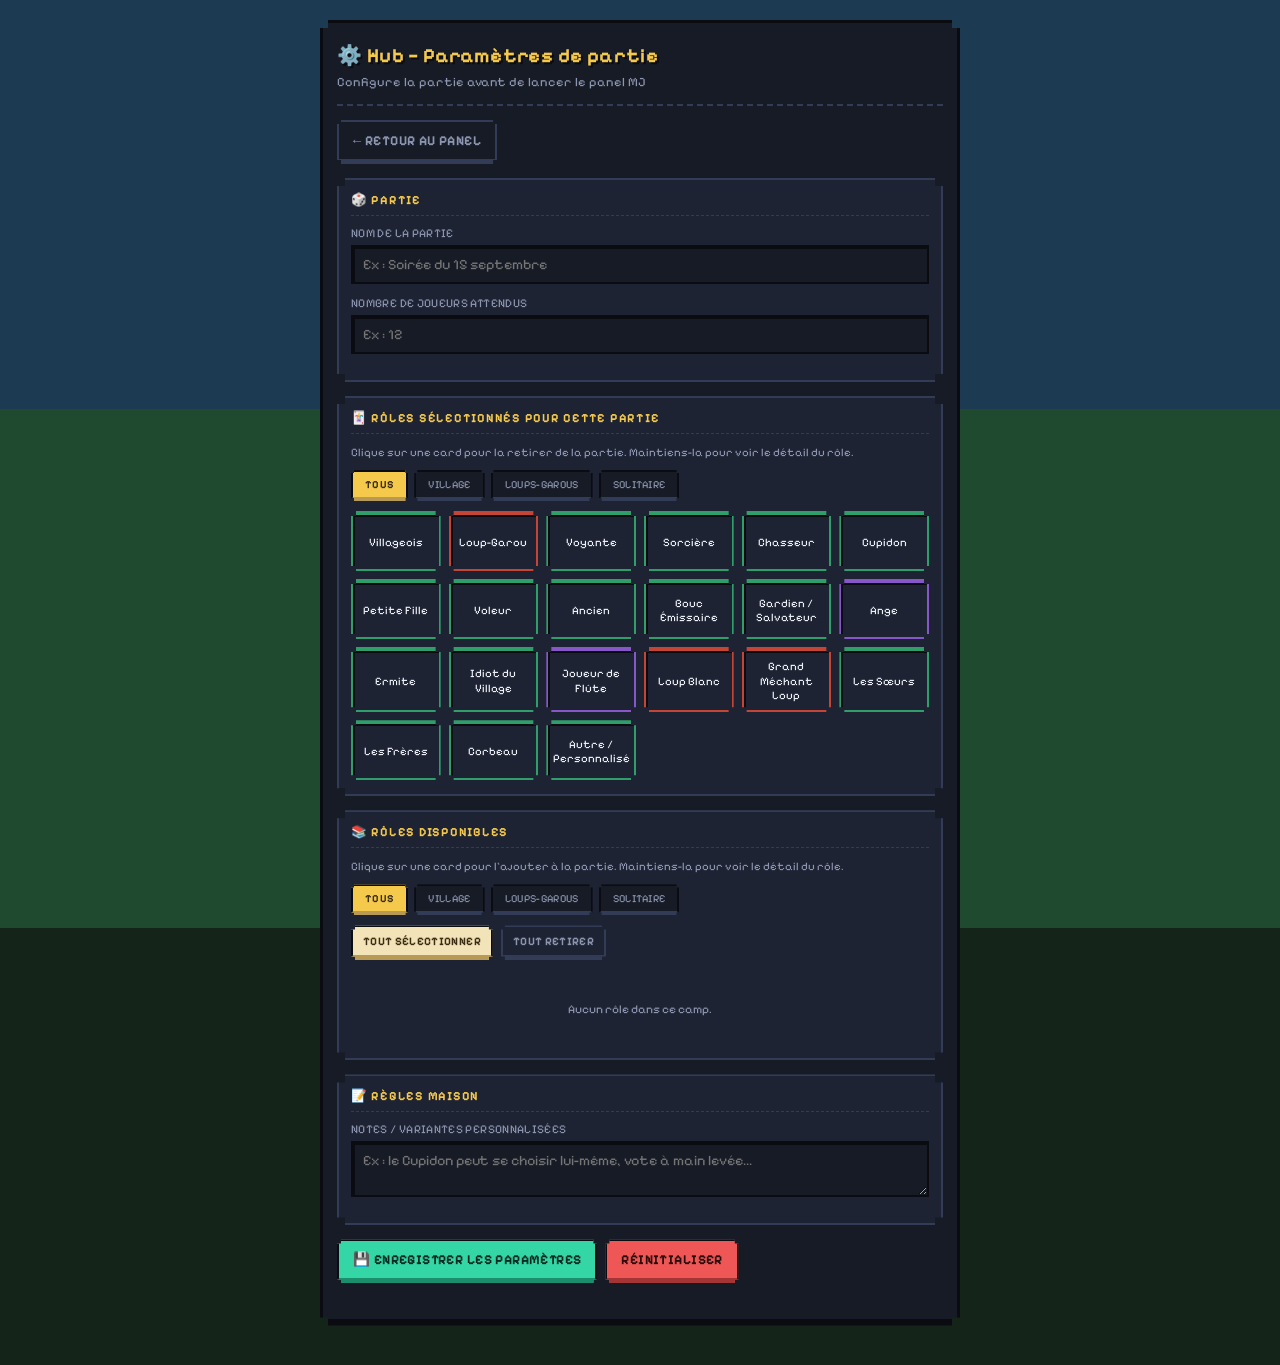
==== commit 8db55335: "Ajoute le détail d'un rôle par appui long sur sa card Maintenir une card de rôle (~450ms) dans le Hu" ====
--- a/hub.html
+++ b/hub.html
@@ -28,21 +28,25 @@
       </label>
       <label class="field">
         Nombre de joueurs attendus
-        <input id="expected-players" type="number" min="1" max="40" step="1" placeholder="Ex : 12">
-        <span id="expected-players-error" class="field-error" hidden>Entre 1 et 40 joueurs, sans décimale.</span>
+        <input id="expected-players" type="number" min="6" max="40" step="1" placeholder="Ex : 12">
+        <span id="expected-players-error" class="field-error" hidden>Entre 6 et 40 joueurs, sans décimale.</span>
       </label>
+      <div class="preset-suggest" id="preset-suggest" hidden>
+        <p class="hint">Set recommandé pour <span id="preset-count"></span> joueurs : <span id="preset-summary"></span>.</p>
+        <button type="button" id="apply-preset" class="btn small">Appliquer ce set de rôles</button>
+      </div>
     </div>
 
     <div class="panel">
       <h3>🃏 Rôles sélectionnés pour cette partie</h3>
-      <p class="hint">Clique sur une card pour la retirer de la partie.</p>
+      <p class="hint">Clique sur une card pour la retirer de la partie. Maintiens-la pour voir le détail du rôle.</p>
       <div class="filter-tabs" id="selected-filter" data-target="selected"></div>
       <div id="roles-selected" class="role-grid"></div>
     </div>
 
     <div class="panel">
       <h3>📚 Rôles disponibles</h3>
-      <p class="hint">Clique sur une card pour l'ajouter à la partie.</p>
+      <p class="hint">Clique sur une card pour l'ajouter à la partie. Maintiens-la pour voir le détail du rôle.</p>
       <div class="filter-tabs" id="available-filter" data-target="available"></div>
       <div class="top-actions">
         <button type="button" id="select-all-roles" class="btn small">Tout sélectionner</button>
@@ -66,6 +70,19 @@
     <p id="save-confirm" class="hint" hidden>Paramètres enregistrés.</p>
   </div>
 
+  <div id="role-detail-overlay" class="role-detail-overlay" hidden>
+    <div class="role-detail-card" style="--team-color:transparent">
+      <button type="button" id="role-detail-close" class="btn small ghost role-detail-close">✕</button>
+      <p id="role-detail-team" class="role-detail-team"></p>
+      <h3 id="role-detail-name" class="role-detail-name"></h3>
+      <p class="role-detail-label">Réveil</p>
+      <p id="role-detail-wake"></p>
+      <p class="role-detail-label">Pouvoir</p>
+      <p id="role-detail-desc"></p>
+      <div id="role-detail-trackers"></div>
+    </div>
+  </div>
+
   <script src="roles.js"></script>
   <script src="settings.js"></script>
   <script src="hub.js"></script>
--- a/hub.css
+++ b/hub.css
@@ -267,6 +267,32 @@
   line-height: 1.4;
 }
 
+.preset-suggest[hidden] { display: none; }
+
+.preset-suggest {
+  display: flex;
+  align-items: center;
+  gap: 10px;
+  flex-wrap: wrap;
+  margin-top: -4px;
+  margin-bottom: 12px;
+  padding: 8px 10px;
+  border: 2px dashed var(--panel-edge);
+  background: var(--panel-bg);
+}
+
+.preset-suggest .hint {
+  margin: 0;
+  flex: 1;
+  min-width: 140px;
+}
+
+.preset-suggest #preset-count,
+.preset-suggest #preset-summary {
+  color: var(--gold);
+  font-weight: 700;
+}
+
 #save-confirm {
   color: var(--teal);
   font-weight: 600;
@@ -399,3 +425,94 @@
 }
 
 .empty.small { grid-column: 1 / -1; }
+
+.empty.warning {
+  color: var(--red);
+  text-align: left;
+  font-weight: 700;
+  background: var(--panel-bg);
+  border: 2px solid var(--red-dark);
+  padding: 12px 14px;
+  line-height: 1.5;
+}
+
+/* ---------- Détail d'un rôle (appui long) ---------- */
+
+.role-detail-overlay[hidden] { display: none; }
+
+.role-detail-overlay {
+  display: flex;
+  align-items: center;
+  justify-content: center;
+  position: fixed;
+  inset: 0;
+  padding: 16px;
+  background: rgba(10, 12, 18, 0.72);
+  z-index: 20;
+}
+
+.role-detail-card {
+  position: relative;
+  width: 100%;
+  max-width: 380px;
+  max-height: 80vh;
+  overflow-y: auto;
+  background: var(--panel-bg-alt);
+  border: 2px solid var(--panel-edge);
+  border-top: 5px solid var(--team-color, var(--panel-edge));
+  padding: 18px 16px 16px;
+  --pc: 8px;
+  clip-path: polygon(
+    0 var(--pc), var(--pc) var(--pc), var(--pc) 0,
+    calc(100% - var(--pc)) 0, calc(100% - var(--pc)) var(--pc), 100% var(--pc),
+    100% calc(100% - var(--pc)), calc(100% - var(--pc)) calc(100% - var(--pc)), calc(100% - var(--pc)) 100%,
+    var(--pc) 100%, var(--pc) calc(100% - var(--pc)), 0 calc(100% - var(--pc))
+  );
+  box-shadow: 6px 6px 0 var(--panel-border);
+}
+
+.role-detail-close {
+  position: absolute;
+  top: 10px;
+  right: 10px;
+  padding: 4px 9px;
+}
+
+.role-detail-team {
+  color: var(--text-muted);
+  font-size: 0.68rem;
+  text-transform: uppercase;
+  letter-spacing: 0.06em;
+  margin: 0 0 4px;
+}
+
+.role-detail-name {
+  font-size: 1.1rem;
+  color: var(--gold);
+  margin: 0 0 14px;
+  padding-right: 30px;
+  border-bottom: 1px dashed var(--panel-edge);
+  padding-bottom: 10px;
+}
+
+.role-detail-label {
+  font-size: 0.68rem;
+  text-transform: uppercase;
+  letter-spacing: 0.06em;
+  color: var(--text-muted);
+  margin: 12px 0 4px;
+}
+
+#role-detail-wake,
+#role-detail-desc {
+  font-size: 0.85rem;
+  line-height: 1.5;
+  margin: 0;
+}
+
+.role-detail-tracker-list {
+  margin: 4px 0 0;
+  padding-left: 18px;
+  font-size: 0.82rem;
+  line-height: 1.6;
+}
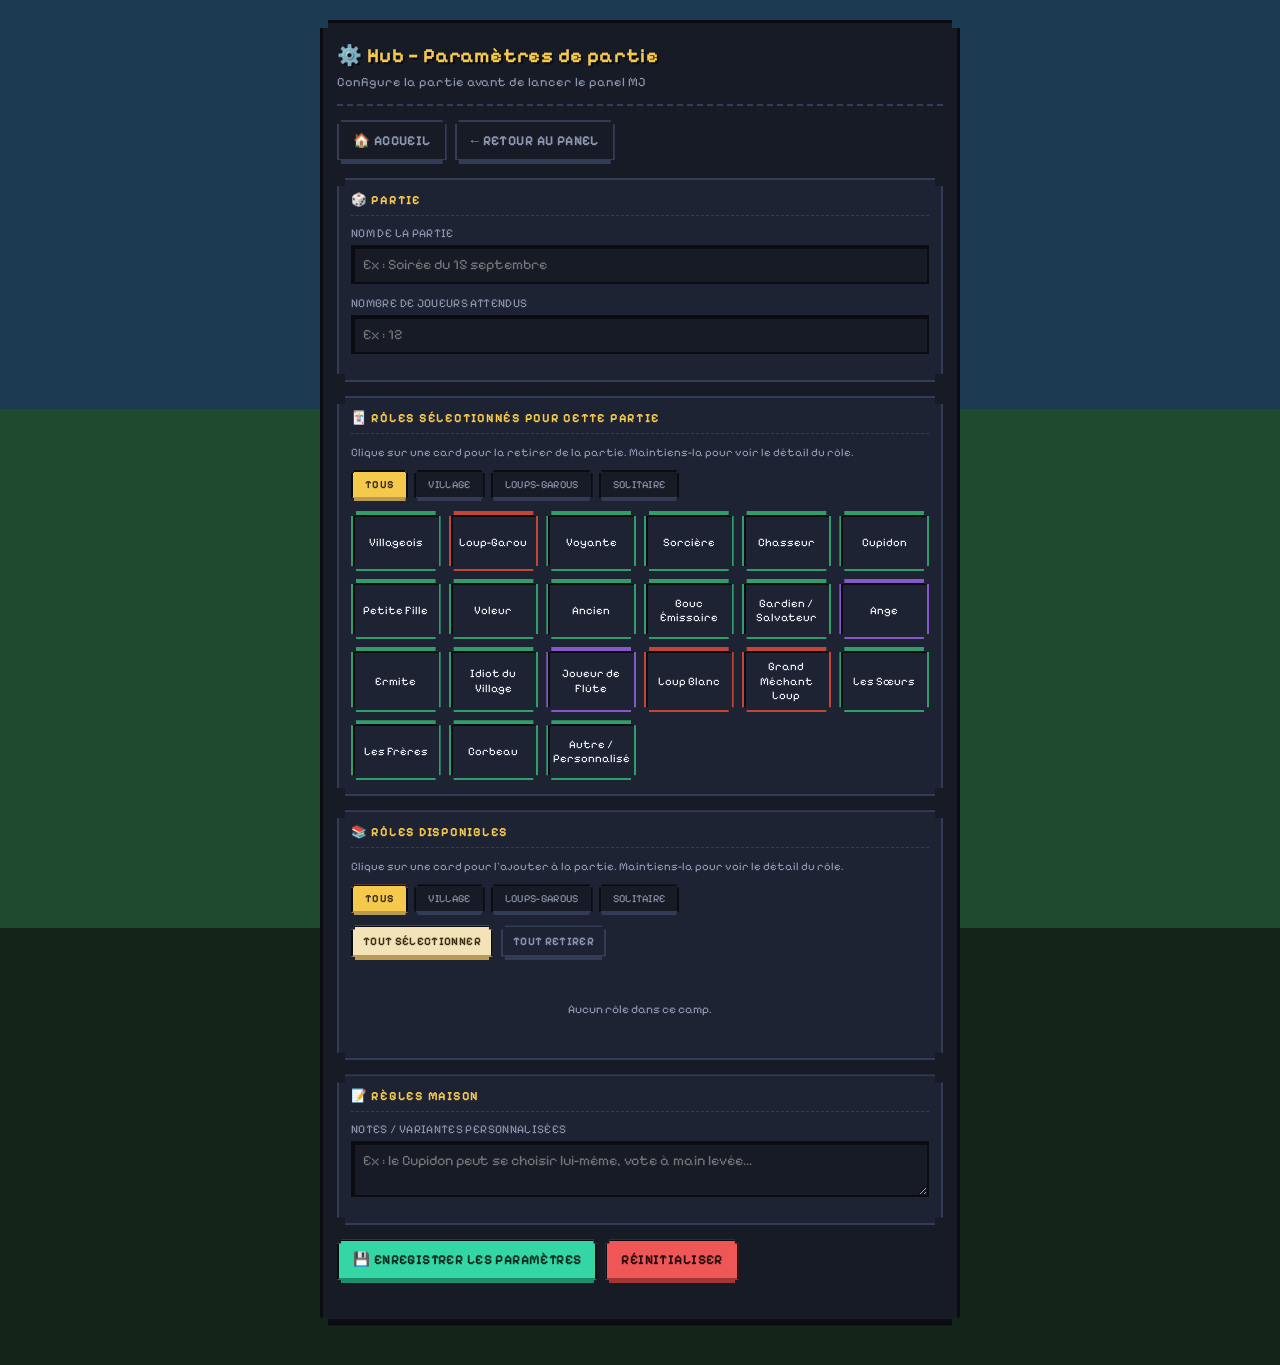
==== commit b6107559: "Ajoute une vraie page d'accueil et renomme le panel en panel.html index.html devient la page d'accue" ====
--- a/hub.html
+++ b/hub.html
@@ -17,7 +17,8 @@
     </header>
 
     <div class="top-actions">
-      <a href="index.html" class="btn ghost">← Retour au panel</a>
+      <a href="index.html" class="btn ghost">🏠 Accueil</a>
+      <a href="panel.html" class="btn ghost">← Retour au panel</a>
     </div>
 
     <div class="panel">
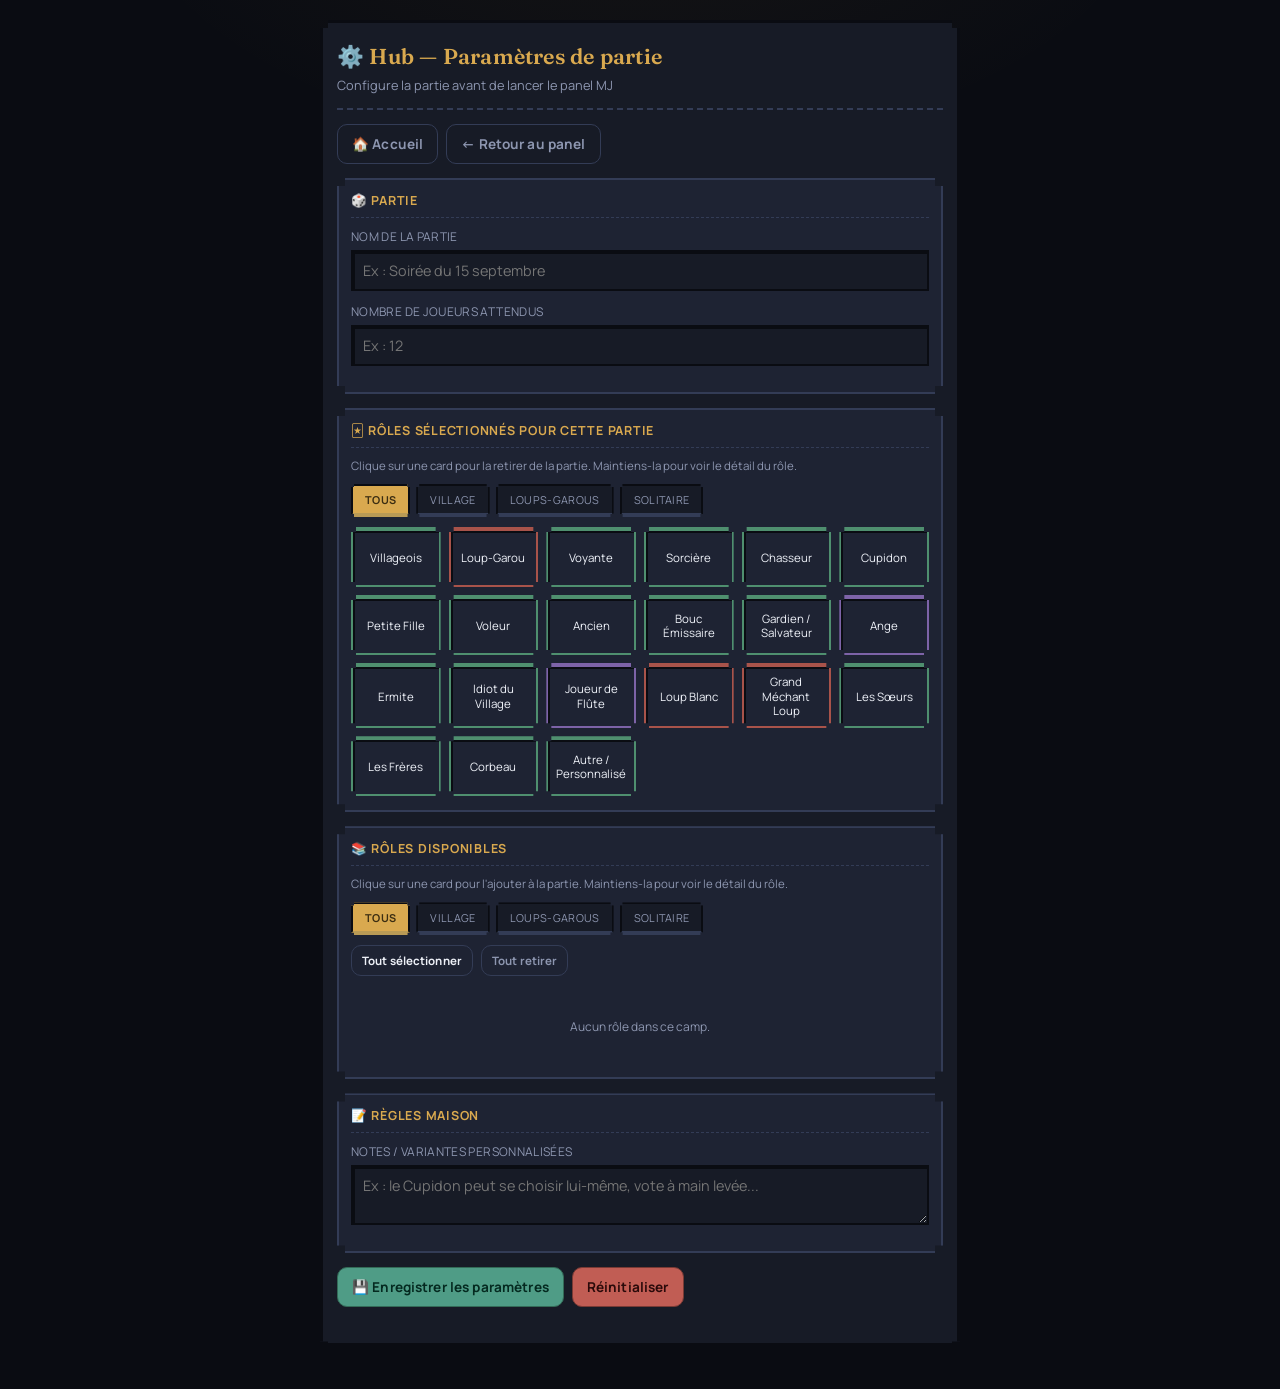
==== commit c45d2048: "Adoucit la direction artistique : palette et typographie Remplace le fond « ciel/herbe/sol » et la p" ====
--- a/hub.html
+++ b/hub.html
@@ -6,7 +6,7 @@
   <title>Hub — Paramètres de partie</title>
   <link rel="preconnect" href="https://fonts.googleapis.com">
   <link rel="preconnect" href="https://fonts.gstatic.com" crossorigin>
-  <link href="https://fonts.googleapis.com/css2?family=Pixelify+Sans:wght@400..700&display=swap" rel="stylesheet">
+  <link href="https://fonts.googleapis.com/css2?family=Fraunces:opsz,wght@9..144,500;9..144,600&family=Manrope:wght@400;500;600;700;800&display=swap" rel="stylesheet">
   <link rel="stylesheet" href="hub.css">
 </head>
 <body>
--- a/hub.css
+++ b/hub.css
@@ -4,10 +4,6 @@
    au panel MJ principal (index.html). */
 
 :root {
-  --world-sky: #1c3a52;
-  --world-grass: #1f4a2f;
-  --world-ground: #142418;
-
   --panel-bg: #171b26;
   --panel-bg-alt: #1e2333;
   --panel-border: #0a0c12;
@@ -20,13 +16,13 @@
   --cream-dark: #b99a55;
   --cream-text: #3b2d12;
 
-  --teal: #35d6a6;
-  --teal-dark: #1b8f6c;
-
-  --red: #ef5757;
-  --red-dark: #a53434;
-
-  --gold: #f5c94c;
+  --teal: #4f9c86;
+  --teal-dark: #336b57;
+
+  --red: #c15d54;
+  --red-dark: #7a3a34;
+
+  --gold: #d9a94f;
 
   --pc: 8px;
 }
@@ -39,17 +35,11 @@
   margin: 0;
   min-height: 100vh;
   padding: 20px 12px 40px;
-  /* Bandes franches plutôt qu'un dégradé lissé : un ciel pixel-art
-     s'assume par paliers de couleur, pas par un blend continu. */
   background:
-    linear-gradient(
-      180deg,
-      var(--world-sky) 0%, var(--world-sky) 30%,
-      var(--world-grass) 30%, var(--world-grass) 68%,
-      var(--world-ground) 68%, var(--world-ground) 100%
-    );
-  color: var(--text);
-  font-family: 'Pixelify Sans', ui-monospace, 'Courier New', monospace;
+    radial-gradient(ellipse 900px 500px at 50% -10%, rgba(217, 169, 79, 0.06), transparent 60%),
+    var(--panel-border);
+  color: var(--text);
+  font-family: 'Manrope', system-ui, sans-serif;
 }
 
 /* ---------- Fenêtre flottante ---------- */
@@ -81,11 +71,11 @@
 
 header h1 {
   margin: 0 0 6px;
-  font-size: 1.25rem;
+  font-family: 'Fraunces', serif;
+  font-weight: 600;
+  font-size: 1.35rem;
   color: var(--gold);
-  letter-spacing: 0.02em;
-  /* Contour dur (pas de text-shadow flou) pour un rendu pixel net. */
-  text-shadow: 2px 2px 0 var(--panel-border);
+  letter-spacing: 0.01em;
 }
 
 header p {
@@ -98,26 +88,16 @@
 
 .btn {
   font-family: inherit;
-  border: 2px solid var(--panel-border);
-  border-bottom-width: 5px;
-  border-bottom-color: var(--cream-dark);
-  background: var(--cream);
-  color: var(--cream-text);
+  border: 1.5px solid var(--panel-edge);
+  background: transparent;
+  color: var(--text);
   padding: 10px 14px;
-  border-radius: 0;
+  border-radius: 10px;
   font-size: 0.85rem;
   font-weight: 700;
-  text-transform: uppercase;
-  letter-spacing: 0.03em;
+  letter-spacing: 0.01em;
   cursor: pointer;
-  --pc: 4px;
-  clip-path: polygon(
-    0 var(--pc), var(--pc) var(--pc), var(--pc) 0,
-    calc(100% - var(--pc)) 0, calc(100% - var(--pc)) var(--pc), 100% var(--pc),
-    100% calc(100% - var(--pc)), calc(100% - var(--pc)) calc(100% - var(--pc)), calc(100% - var(--pc)) 100%,
-    var(--pc) 100%, var(--pc) calc(100% - var(--pc)), 0 calc(100% - var(--pc))
-  );
-  transition: transform 0.08s ease, border-bottom-width 0.08s ease, filter 0.08s ease, background 0.08s ease, color 0.08s ease;
+  transition: transform 0.08s ease, filter 0.08s ease, background 0.08s ease, border-color 0.08s ease, color 0.08s ease;
 }
 
 .btn.small { padding: 7px 10px; font-size: 0.72rem; }
@@ -125,26 +105,24 @@
 .btn.primary {
   background: var(--teal);
   color: #052a20;
-  border-bottom-color: var(--teal-dark);
+  border-color: var(--teal-dark);
 }
 
 .btn.danger {
   background: var(--red);
   color: #2a0a0a;
-  border-bottom-color: var(--red-dark);
+  border-color: var(--red-dark);
 }
 
 .btn.ghost {
   background: transparent;
   color: var(--text-muted);
   border-color: var(--panel-edge);
-  border-bottom-color: var(--panel-edge);
 }
 
 .btn:hover {
-  filter: brightness(1.25) saturate(1.15);
-  border-bottom-width: 7px;
-  transform: translateY(-3px);
+  filter: brightness(1.15);
+  transform: translateY(-1px);
 }
 
 .btn.ghost:hover {
@@ -154,9 +132,8 @@
 }
 
 .btn:active {
-  filter: brightness(0.85);
-  transform: translateY(4px);
-  border-bottom-width: 2px;
+  filter: brightness(0.9);
+  transform: translateY(0);
 }
 
 a.btn {
